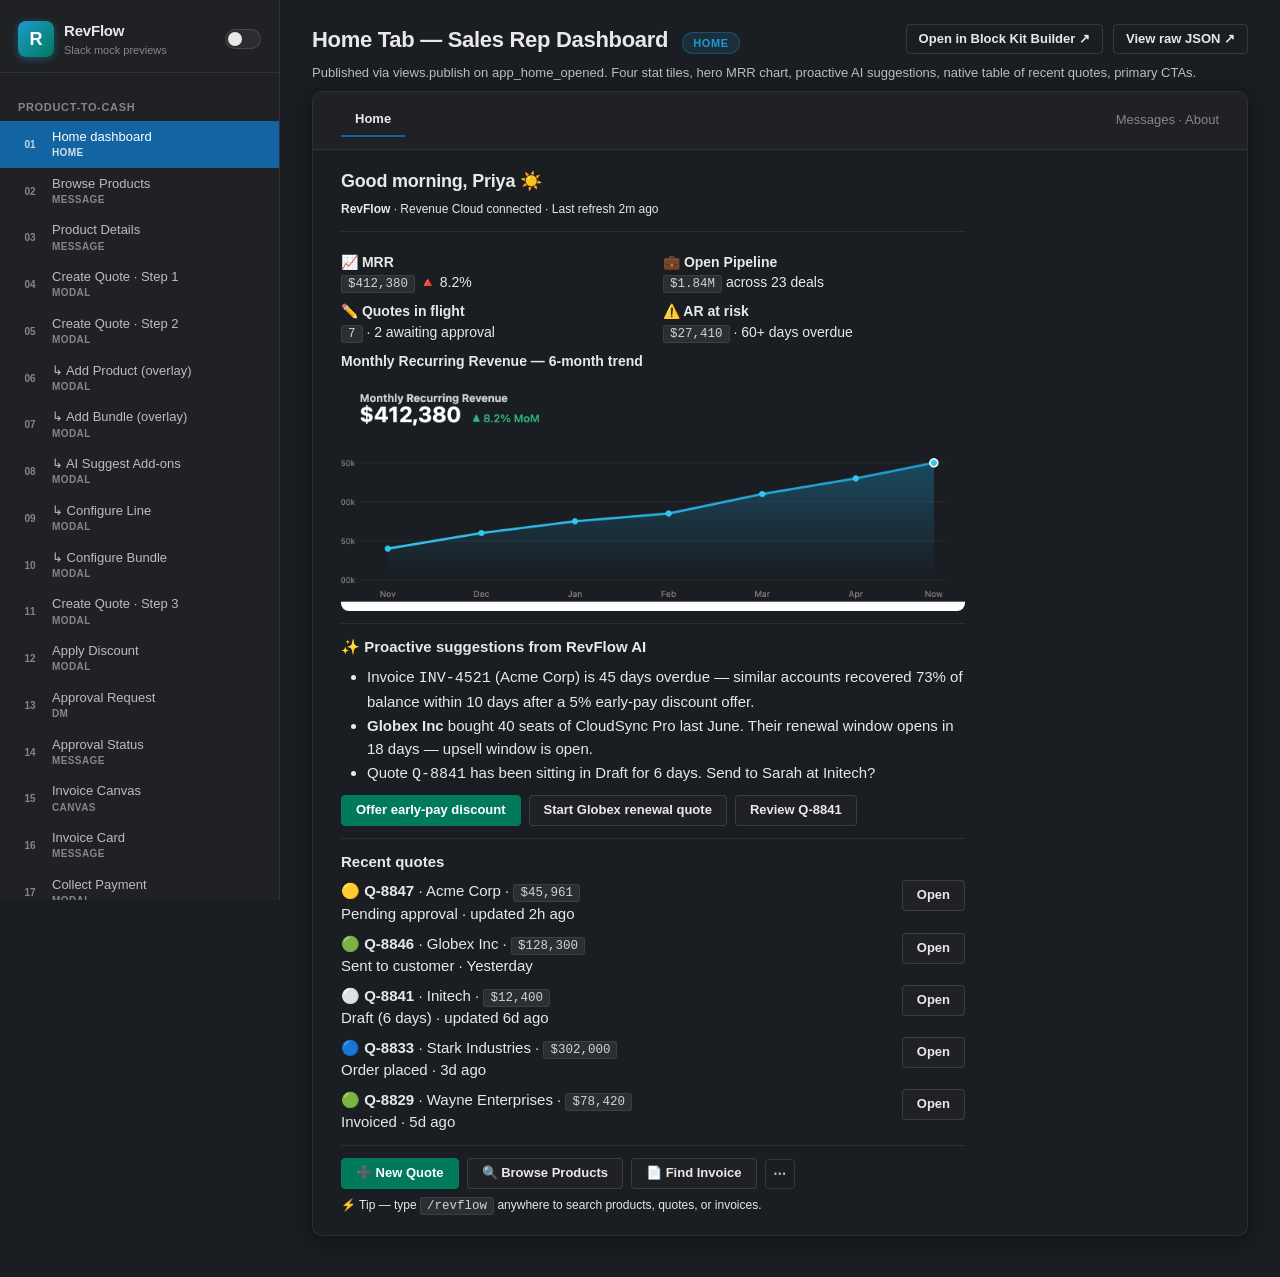
==== renderer/index.html @ 9d0901ad "Initial commit: RevFlow Slack design mocks + static viewer - 19 Block Kit JSON mocks covering the Pr" ====
<!DOCTYPE html>
<html lang="en" data-theme="dark">
<head>
  <meta charset="UTF-8">
  <meta name="viewport" content="width=device-width, initial-scale=1.0">
  <title>RevFlow · Slack Mock Previews</title>
  <link rel="stylesheet" href="renderer.css">
</head>
<body>
  <aside class="sidebar">
    <header class="sidebar-header">
      <div class="logo">
        <span class="logo-mark" aria-hidden="true">R</span>
        <div>
          <h1>RevFlow</h1>
          <p>Slack mock previews</p>
        </div>
      </div>
      <button id="theme-toggle" class="theme-toggle" aria-label="Toggle theme">
        <span class="theme-toggle-dot"></span>
      </button>
    </header>

    <div class="sidebar-section">
      <div class="sidebar-title">Product-to-Cash</div>
      <nav id="mock-nav" aria-label="Mocks"></nav>
    </div>

  </aside>

  <main class="stage">
    <div class="stage-bar">
      <div>
        <span id="stage-title" class="stage-title">—</span>
        <span id="stage-surface" class="stage-surface">—</span>
      </div>
      <div class="stage-actions">
        <a id="open-in-bkb" class="btn btn-ghost" target="_blank" rel="noopener">Open in Block Kit Builder ↗</a>
        <a id="view-json" class="btn btn-ghost" target="_blank" rel="noopener">View raw JSON ↗</a>
      </div>
    </div>
    <p id="stage-description" class="stage-description"></p>
    <div id="stage-endpoint" class="stage-endpoint"></div>

    <div id="viewport" class="viewport"></div>
  </main>

  <script src="renderer.js"></script>
</body>
</html>
---- renderer/renderer.css ----
:root[data-theme="dark"] {
  --bg: #1a1d21;
  --bg-2: #222529;
  --bg-3: #2c2d30;
  --surface: #1f2124;
  --surface-2: #262a2e;
  --message-bg: #1a1d21;
  --message-hover: #222529;
  --ink: #e8e8e8;
  --ink-2: #bcbcbc;
  --ink-3: #868686;
  --edge: rgba(255, 255, 255, 0.08);
  --edge-2: rgba(255, 255, 255, 0.12);
  --accent: #1264a3;
  --accent-2: #1d9bd1;
  --accent-fg: #ffffff;
  --link: #1d9bd1;
  --primary: #007a5a;
  --primary-hover: #148567;
  --danger: #e01e5a;
  --danger-hover: #c41b51;
  --warn: #ecb22e;
  --success: #2eb67d;
  --code-bg: #1e1f22;
  --code-fg: #e8e8e8;
  --code-inline-bg: rgba(255, 255, 255, 0.08);
  --code-inline-fg: #d1d2d3;
  --shadow: 0 4px 24px rgba(0, 0, 0, 0.4);
  --card-shadow: 0 1px 0 rgba(255,255,255,0.03), 0 2px 6px rgba(0,0,0,0.3);
}

:root[data-theme="light"] {
  --bg: #f4ede4;
  --bg-2: #ffffff;
  --bg-3: #f5f5f5;
  --surface: #ffffff;
  --surface-2: #f8f8f8;
  --message-bg: #ffffff;
  --message-hover: #f8f8f8;
  --ink: #1d1c1d;
  --ink-2: #5d5d5d;
  --ink-3: #868686;
  --edge: rgba(29, 28, 29, 0.08);
  --edge-2: rgba(29, 28, 29, 0.13);
  --accent: #1264a3;
  --accent-2: #1d9bd1;
  --accent-fg: #ffffff;
  --link: #1264a3;
  --primary: #007a5a;
  --primary-hover: #148567;
  --danger: #e01e5a;
  --danger-hover: #c41b51;
  --warn: #ecb22e;
  --success: #2eb67d;
  --code-bg: #f5f5f5;
  --code-fg: #1d1c1d;
  --code-inline-bg: rgba(29, 28, 29, 0.06);
  --code-inline-fg: #1d1c1d;
  --shadow: 0 4px 24px rgba(0, 0, 0, 0.06);
  --card-shadow: 0 1px 0 rgba(0,0,0,0.02), 0 2px 6px rgba(0,0,0,0.05);
}

* { box-sizing: border-box; }

html, body {
  margin: 0;
  padding: 0;
  height: 100%;
  font-family: -apple-system, BlinkMacSystemFont, "Segoe UI", Helvetica, Arial, sans-serif, "Apple Color Emoji", "Segoe UI Emoji";
  font-size: 15px;
  line-height: 1.46;
  color: var(--ink);
  background: var(--bg);
}

body {
  display: grid;
  grid-template-columns: 280px 1fr;
  min-height: 100vh;
}

/* ==================== Sidebar ==================== */

.sidebar {
  background: var(--surface);
  border-right: 1px solid var(--edge);
  display: flex;
  flex-direction: column;
  position: sticky;
  top: 0;
  height: 100vh;
  overflow-y: auto;
}

.sidebar-header {
  padding: 20px 18px 14px;
  display: flex;
  align-items: center;
  justify-content: space-between;
  border-bottom: 1px solid var(--edge);
}

.logo { display: flex; align-items: center; gap: 10px; }
.logo-mark {
  width: 36px; height: 36px; border-radius: 8px;
  background: linear-gradient(135deg, #1d9bd1, #007a5a);
  display: inline-grid; place-items: center;
  color: white; font-weight: 900; font-size: 18px;
  box-shadow: 0 2px 8px rgba(29, 155, 209, 0.4);
}
.logo h1 { margin: 0; font-size: 15px; font-weight: 800; letter-spacing: -0.2px; }
.logo p { margin: 0; font-size: 11px; color: var(--ink-3); }

.theme-toggle {
  width: 36px; height: 20px; border-radius: 999px;
  border: 1px solid var(--edge-2);
  background: var(--bg-3);
  position: relative; cursor: pointer;
  transition: background 0.15s;
  flex-shrink: 0;
}
.theme-toggle-dot {
  position: absolute; top: 2px; left: 2px;
  width: 14px; height: 14px; border-radius: 50%;
  background: var(--ink);
  transition: transform 0.15s;
}
:root[data-theme="light"] .theme-toggle-dot { transform: translateX(16px); }

.sidebar-section { padding: 10px 0 20px; flex: 1; }
.sidebar-title {
  padding: 16px 18px 6px;
  font-size: 11px; font-weight: 700;
  letter-spacing: 0.06em; text-transform: uppercase;
  color: var(--ink-3);
}

#mock-nav { display: flex; flex-direction: column; }
.nav-item {
  display: flex; align-items: center; gap: 10px;
  padding: 8px 18px;
  font-size: 13px; color: var(--ink-2);
  cursor: pointer;
  border: none; background: transparent; text-align: left;
  transition: background 0.1s;
}
.nav-item:hover { background: var(--bg-3); color: var(--ink); }
.nav-item.active {
  background: var(--accent); color: var(--accent-fg);
}
.nav-item.active .nav-surface { color: rgba(255,255,255,0.8); }
.nav-num {
  font-size: 10px; font-weight: 700;
  width: 24px; text-align: center;
  color: var(--ink-3); flex-shrink: 0;
}
.nav-item.active .nav-num { color: rgba(255,255,255,0.75); }
.nav-text { flex: 1; line-height: 1.25; }
.nav-surface {
  font-size: 10px; font-weight: 600;
  text-transform: uppercase; letter-spacing: 0.04em;
  color: var(--ink-3);
  margin-top: 2px;
}

.sidebar-footer {
  padding: 14px 18px;
  border-top: 1px solid var(--edge);
  display: flex; flex-direction: column; gap: 6px;
}
.sidebar-footer a {
  font-size: 12px; color: var(--ink-3);
  text-decoration: none;
}
.sidebar-footer a:hover { color: var(--link); }

/* ==================== Stage ==================== */

.stage {
  padding: 24px 32px 48px;
  max-width: 1100px;
  width: 100%;
}

.stage-bar {
  display: flex; align-items: flex-start; justify-content: space-between;
  gap: 20px; margin-bottom: 8px;
}

.stage-title { font-size: 22px; font-weight: 800; letter-spacing: -0.3px; }
.stage-surface {
  display: inline-block;
  margin-left: 10px;
  padding: 2px 10px;
  font-size: 11px; font-weight: 700; text-transform: uppercase; letter-spacing: 0.05em;
  border-radius: 999px;
  background: var(--bg-3); color: var(--ink-2);
  border: 1px solid var(--edge);
  vertical-align: middle;
}
.stage-surface[data-surface="home"] { background: rgba(29, 155, 209, 0.15); color: var(--accent-2); border-color: rgba(29, 155, 209, 0.3); }
.stage-surface[data-surface="modal"] { background: rgba(46, 182, 125, 0.15); color: var(--success); border-color: rgba(46, 182, 125, 0.3); }
.stage-surface[data-surface="message"] { background: rgba(236, 178, 46, 0.15); color: var(--warn); border-color: rgba(236, 178, 46, 0.3); }
.stage-surface[data-surface="dm"] { background: rgba(224, 30, 90, 0.15); color: var(--danger); border-color: rgba(224, 30, 90, 0.3); }
.stage-surface[data-surface="canvas"] { background: rgba(155, 105, 255, 0.15); color: #b48cff; border-color: rgba(155, 105, 255, 0.3); }
.stage-surface[data-surface="assistant"] { background: rgba(29, 155, 209, 0.15); color: var(--accent-2); border-color: rgba(29, 155, 209, 0.3); }

.stage-actions { display: flex; gap: 10px; flex-shrink: 0; }

.btn {
  padding: 6px 12px;
  font-size: 13px; font-weight: 600;
  border-radius: 4px; cursor: pointer;
  text-decoration: none;
  border: 1px solid var(--edge-2);
  background: var(--surface-2); color: var(--ink);
  line-height: 1.2;
  white-space: nowrap;
}
.btn:hover { background: var(--bg-3); }
.btn-ghost { background: transparent; }

.stage-description {
  color: var(--ink-2); font-size: 13px;
  max-width: 900px; margin: 4px 0 8px;
}
.stage-endpoint {
  font-family: "SFMono-Regular", Consolas, monospace;
  font-size: 11px; color: var(--ink-3);
  padding: 4px 10px;
  background: var(--code-bg); color: var(--code-fg);
  border-radius: 4px; display: inline-block;
  margin-bottom: 20px;
}
.stage-endpoint:empty { display: none; }

/* ==================== Viewport (the Slack-like canvas) ==================== */

.viewport {
  border-radius: 10px;
  overflow: hidden;
  box-shadow: var(--shadow);
}

/* Home surface — workspace frame */
.viewport[data-surface="home"] {
  background: var(--message-bg);
  border: 1px solid var(--edge);
}
.viewport[data-surface="home"] .slack-surface {
  padding: 20px 28px;
  max-width: 680px;
}
.viewport[data-surface="home"] .surface-header {
  display: flex; align-items: center; gap: 10px;
  padding: 12px 28px;
  border-bottom: 1px solid var(--edge);
  background: var(--surface);
}
.viewport[data-surface="home"] .surface-header-tab {
  padding: 6px 14px; font-size: 13px; font-weight: 700;
  border-bottom: 2px solid var(--accent);
  color: var(--ink);
}

/* Modal surface — centered dialog */
.viewport[data-surface="modal"] {
  background: rgba(0,0,0,0.25);
  padding: 40px 20px;
  display: flex;
  justify-content: center;
}
.viewport[data-surface="modal"] .slack-surface {
  background: var(--surface);
  border-radius: 8px;
  width: 100%; max-width: 600px;
  box-shadow: 0 20px 48px rgba(0,0,0,0.5);
  overflow: hidden;
}
.viewport[data-surface="modal"] .modal-title {
  padding: 16px 24px;
  font-size: 18px; font-weight: 800;
  border-bottom: 1px solid var(--edge);
  display: flex; justify-content: space-between; align-items: center;
}
.viewport[data-surface="modal"] .modal-close {
  color: var(--ink-3); font-size: 20px; cursor: pointer;
  background: transparent; border: none; padding: 0;
}
.viewport[data-surface="modal"] .modal-body {
  padding: 14px 24px 8px;
  max-height: 70vh; overflow-y: auto;
}
.viewport[data-surface="modal"] .modal-footer {
  padding: 14px 24px;
  border-top: 1px solid var(--edge);
  display: flex; justify-content: flex-end; gap: 10px;
  background: var(--surface);
}

/* Message / DM surface — channel frame */
.viewport[data-surface="message"],
.viewport[data-surface="dm"] {
  background: var(--message-bg);
  border: 1px solid var(--edge);
}
.viewport[data-surface="message"] .surface-header,
.viewport[data-surface="dm"] .surface-header {
  display: flex; align-items: center; gap: 10px;
  padding: 12px 20px;
  border-bottom: 1px solid var(--edge);
  font-size: 14px;
}
.surface-hash { color: var(--ink-3); }
.surface-channel { font-weight: 800; }
.viewport[data-surface="message"] .slack-surface,
.viewport[data-surface="dm"] .slack-surface {
  padding: 16px 20px 20px;
}
.viewport[data-surface="message"] .slack-message,
.viewport[data-surface="dm"] .slack-message {
  position: relative;
  padding: 10px 12px 10px 60px;
  border-radius: 4px;
  background: var(--message-bg);
}
.viewport[data-surface="message"] .message-avatar,
.viewport[data-surface="dm"] .message-avatar {
  position: absolute; left: 12px; top: 10px;
  width: 36px; height: 36px; border-radius: 6px;
  background: linear-gradient(135deg, #1d9bd1, #007a5a);
  display: grid; place-items: center;
  color: white; font-weight: 800; font-size: 15px;
}
.viewport[data-surface="message"] .message-meta,
.viewport[data-surface="dm"] .message-meta {
  display: flex; align-items: baseline; gap: 8px;
  margin-bottom: 4px;
}
.message-author { font-weight: 800; color: var(--ink); }
.message-time { font-size: 12px; color: var(--ink-3); }
.app-badge {
  display: inline-block;
  padding: 1px 5px;
  font-size: 10px; font-weight: 700;
  background: var(--bg-3); color: var(--ink-3);
  border-radius: 3px;
  border: 1px solid var(--edge-2);
  text-transform: uppercase; letter-spacing: 0.04em;
}

/* Canvas surface — long doc */
.viewport[data-surface="canvas"] {
  background: var(--message-bg);
  border: 1px solid var(--edge);
}
.viewport[data-surface="canvas"] .surface-header {
  padding: 14px 32px;
  border-bottom: 1px solid var(--edge);
  background: linear-gradient(90deg, rgba(180, 140, 255, 0.08), transparent);
  font-size: 14px; color: var(--ink-2);
}
.viewport[data-surface="canvas"] .slack-surface {
  padding: 32px 40px 40px;
  max-width: 800px;
  margin: 0 auto;
}

/* Assistant surface — side panel */
.viewport[data-surface="assistant"] {
  background: var(--message-bg);
  border: 1px solid var(--edge);
  max-width: 520px;
}
.viewport[data-surface="assistant"] .surface-header {
  padding: 12px 20px;
  border-bottom: 1px solid var(--edge);
  display: flex; align-items: center; justify-content: space-between;
}
.viewport[data-surface="assistant"] .surface-header-title {
  font-weight: 800; font-size: 14px;
  display: flex; align-items: center; gap: 8px;
}
.viewport[data-surface="assistant"] .slack-surface {
  padding: 16px 20px;
}

/* ==================== Block Kit blocks ==================== */

.bk-block { margin: 8px 0; }
.bk-block:first-child { margin-top: 0; }
.bk-block:last-child { margin-bottom: 0; }

/* Header */
.bk-header {
  font-size: 18px; font-weight: 800;
  color: var(--ink);
  letter-spacing: -0.2px;
  line-height: 1.3;
  margin: 16px 0 8px;
}
.bk-block:first-child .bk-header { margin-top: 0; }

/* Divider */
.bk-divider {
  height: 1px; background: var(--edge);
  margin: 12px 0;
}

/* Context */
.bk-context {
  display: flex; align-items: center; gap: 8px;
  font-size: 12px; color: var(--ink-3);
  flex-wrap: wrap;
}
.bk-context img,
.bk-context .context-avatar {
  width: 20px; height: 20px; border-radius: 3px;
  object-fit: cover;
  background: linear-gradient(135deg, #1d9bd1, #007a5a);
  display: inline-grid; place-items: center;
  color: white; font-weight: 700; font-size: 10px;
  flex-shrink: 0;
}
.bk-context .bk-text { display: inline; }

/* Section */
.bk-section {
  display: flex; gap: 16px; align-items: flex-start;
}
.bk-section-body { flex: 1; min-width: 0; }
.bk-section-accessory { flex-shrink: 0; }
.bk-section-accessory .bk-image {
  width: 72px; height: 72px; border-radius: 6px;
  overflow: hidden;
}
.bk-section-accessory .bk-image img { width: 100%; height: 100%; object-fit: cover; }

.bk-fields {
  display: grid;
  grid-template-columns: repeat(2, minmax(0, 1fr));
  gap: 8px 20px;
  margin-top: 8px;
}
.bk-fields .bk-field { font-size: 14px; line-height: 1.45; }

/* Image */
.bk-image-block {
  margin-top: 6px;
}
.bk-image-block .bk-image-title {
  font-weight: 700; font-size: 14px; margin-bottom: 6px;
  color: var(--ink);
}
.bk-image-block img,
.bk-image-block object {
  max-width: 100%;
  border-radius: 8px;
  display: block;
  background: #1a1d21;
}

/* Rich text */
.bk-richtext { line-height: 1.5; }
.bk-richtext ul, .bk-richtext ol {
  margin: 6px 0; padding-left: 26px;
}
.bk-richtext li { margin: 2px 0; }
.bk-richtext-preformatted {
  background: var(--code-bg); color: var(--code-fg);
  padding: 10px 12px; border-radius: 6px;
  font-family: "SFMono-Regular", Consolas, monospace;
  font-size: 12px;
  white-space: pre-wrap;
  margin: 6px 0;
}
.bk-richtext-quote {
  border-left: 3px solid var(--edge-2);
  padding: 0 12px;
  color: var(--ink-2);
  margin: 6px 0;
}

/* Markdown block */
.bk-markdown { line-height: 1.6; }
.bk-markdown h1, .bk-markdown h2, .bk-markdown h3 {
  font-weight: 800; margin: 14px 0 6px;
  letter-spacing: -0.2px;
}
.bk-markdown h1 { font-size: 20px; }
.bk-markdown h2 { font-size: 17px; }
.bk-markdown h3 { font-size: 15px; }
.bk-markdown p { margin: 6px 0; }
.bk-markdown ul, .bk-markdown ol { margin: 6px 0; padding-left: 22px; }
.bk-markdown hr { border: none; height: 1px; background: var(--edge); margin: 14px 0; }
.bk-markdown code {
  background: var(--code-inline-bg); color: var(--code-inline-fg);
  padding: 1px 6px; border-radius: 3px;
  font-family: "SFMono-Regular", Consolas, monospace;
  font-size: 12.5px;
  border: 1px solid var(--edge);
}
.bk-markdown pre {
  background: var(--code-bg); color: var(--code-fg);
  padding: 12px; border-radius: 6px;
  overflow-x: auto;
}

/* Table */
.bk-table-wrap { overflow-x: auto; }
.bk-table {
  width: 100%; border-collapse: collapse;
  font-size: 13px;
  background: var(--surface);
  border: 1px solid var(--edge);
  border-radius: 6px;
  overflow: hidden;
}
.bk-table th, .bk-table td {
  padding: 8px 12px;
  text-align: left; vertical-align: top;
  border-bottom: 1px solid var(--edge);
}
.bk-table th {
  background: var(--surface-2);
  font-weight: 700; font-size: 11px;
  text-transform: uppercase; letter-spacing: 0.04em;
  color: var(--ink-3);
}
.bk-table tr:last-child td { border-bottom: none; }
.bk-table tr:hover td { background: var(--message-hover); }

/* Actions */
.bk-actions {
  display: flex; gap: 8px; flex-wrap: wrap;
  align-items: center;
}
.bk-button {
  padding: 7px 14px;
  font-size: 13px; font-weight: 700;
  border-radius: 4px; cursor: pointer;
  border: 1px solid var(--edge-2);
  background: var(--surface);
  color: var(--ink);
  text-decoration: none;
  display: inline-flex; align-items: center; gap: 6px;
  transition: background 0.1s;
  font-family: inherit;
  line-height: 1.15;
}
.bk-button:hover { background: var(--bg-3); }
.bk-button.primary {
  background: var(--primary); color: white;
  border-color: var(--primary);
}
.bk-button.primary:hover { background: var(--primary-hover); border-color: var(--primary-hover); }
.bk-button.danger {
  background: transparent; color: var(--danger);
  border-color: rgba(224, 30, 90, 0.4);
}
.bk-button.danger:hover { background: rgba(224, 30, 90, 0.1); }

.bk-select,
.bk-datepicker,
.bk-number-input,
.bk-text-input {
  padding: 7px 10px;
  font-size: 13px;
  border-radius: 4px;
  border: 1px solid var(--edge-2);
  background: var(--surface);
  color: var(--ink);
  font-family: inherit;
  line-height: 1.2;
}
.bk-select { padding-right: 26px; cursor: pointer; }
.bk-text-input-multiline { min-height: 60px; resize: vertical; width: 100%; }
.bk-number-input { width: 120px; }

.bk-overflow {
  width: 30px; height: 30px;
  border-radius: 4px;
  border: 1px solid var(--edge-2);
  background: transparent;
  color: var(--ink-2);
  cursor: pointer;
  font-weight: 900;
  line-height: 1;
}
.bk-overflow:hover { background: var(--bg-3); color: var(--ink); }

/* Input block */
.bk-input {
  margin: 10px 0 14px;
}
.bk-input-label {
  font-weight: 700; font-size: 14px;
  color: var(--ink);
  margin-bottom: 5px;
  display: flex; align-items: center; gap: 6px;
}
.bk-input-optional {
  font-size: 11px; font-weight: 500; color: var(--ink-3);
}
.bk-input-hint {
  font-size: 12px; color: var(--ink-3);
  margin-top: 4px;
}
.bk-input .bk-select,
.bk-input .bk-text-input,
.bk-input .bk-datepicker,
.bk-input .bk-number-input {
  width: 100%;
}

/* Checkboxes / radios */
.bk-choice-list { display: flex; flex-direction: column; gap: 8px; }
.bk-choice {
  display: flex; gap: 10px; align-items: flex-start;
  padding: 8px 10px; border-radius: 6px;
  cursor: pointer;
  border: 1px solid transparent;
}
.bk-choice:hover { background: var(--bg-3); }
.bk-choice.selected {
  background: rgba(29, 155, 209, 0.08);
  border-color: rgba(29, 155, 209, 0.3);
}
.bk-choice-mark {
  flex-shrink: 0; margin-top: 2px;
  width: 16px; height: 16px;
  border: 2px solid var(--edge-2);
  background: var(--surface);
}
.bk-choice.radio .bk-choice-mark { border-radius: 50%; }
.bk-choice.checkbox .bk-choice-mark { border-radius: 3px; }
.bk-choice.selected .bk-choice-mark {
  border-color: var(--accent-2);
  background: var(--accent-2);
  position: relative;
}
.bk-choice.selected.radio .bk-choice-mark::after {
  content: ""; position: absolute;
  top: 2px; left: 2px; width: 8px; height: 8px;
  background: white; border-radius: 50%;
}
.bk-choice.selected.checkbox .bk-choice-mark::after {
  content: "✓"; position: absolute;
  top: -2px; left: 1px;
  color: white; font-weight: 900; font-size: 13px;
  line-height: 1;
}
.bk-choice-body { flex: 1; }
.bk-choice-text { font-size: 14px; color: var(--ink); line-height: 1.3; }
.bk-choice-description {
  font-size: 12px; color: var(--ink-3);
  margin-top: 2px; line-height: 1.35;
}

/* Plan + task_card */
.bk-plan {
  border: 1px solid var(--edge);
  border-radius: 8px;
  overflow: hidden;
  background: var(--surface-2);
}
.bk-plan-title {
  padding: 10px 14px;
  font-weight: 700; font-size: 13px;
  color: var(--ink-2);
  background: var(--surface-1);
  border-bottom: 1px solid var(--edge);
  display: flex; align-items: center; gap: 8px;
}
.bk-plan-title::before {
  content: "";
  width: 8px; height: 8px; border-radius: 50%;
  background: var(--success);
}
.bk-taskcard {
  display: flex; align-items: flex-start; gap: 12px;
  padding: 10px 14px;
  border-bottom: 1px solid var(--edge);
}
.bk-taskcard:last-child { border-bottom: none; }
.bk-taskcard-status {
  flex-shrink: 0; margin-top: 3px;
  width: 16px; height: 16px; border-radius: 50%;
  display: grid; place-items: center;
  font-size: 11px; font-weight: 900;
  line-height: 1;
}
.bk-taskcard-status.complete { background: var(--success); color: white; }
.bk-taskcard-status.complete::after { content: "✓"; }
.bk-taskcard-status.in_progress {
  background: transparent;
  border: 2px solid var(--accent-2);
  animation: spin 1s linear infinite;
  border-right-color: transparent;
}
@keyframes spin { to { transform: rotate(360deg); } }
.bk-taskcard-status.pending {
  background: transparent;
  border: 2px solid var(--edge-2);
}
.bk-taskcard-body { flex: 1; }
.bk-taskcard-title { font-weight: 700; font-size: 13.5px; color: var(--ink); }
.bk-taskcard-desc {
  font-size: 12px; color: var(--ink-3);
  margin-top: 2px; line-height: 1.4;
}

/* mrkdwn inline formatting */
.bk-text { color: var(--ink); }
.bk-text a { color: var(--link); text-decoration: none; }
.bk-text a:hover { text-decoration: underline; }
.bk-text code {
  background: var(--code-inline-bg); color: var(--code-inline-fg);
  padding: 1px 6px; border-radius: 3px;
  font-family: "SFMono-Regular", Consolas, monospace;
  font-size: 12.5px;
  border: 1px solid var(--edge);
}
.bk-text strong { font-weight: 800; }
.bk-text em { font-style: italic; }
.bk-text del { text-decoration: line-through; color: var(--ink-3); }
.bk-text .mention { color: var(--link); font-weight: 700; }

/* Emoji via shortcodes */
.emoji { font-size: 1em; }

/* Responsive */
@media (max-width: 900px) {
  body { grid-template-columns: 1fr; }
  .sidebar { position: static; height: auto; }
  .stage { padding: 20px; }
  .viewport[data-surface="modal"] { padding: 20px 0; }
}
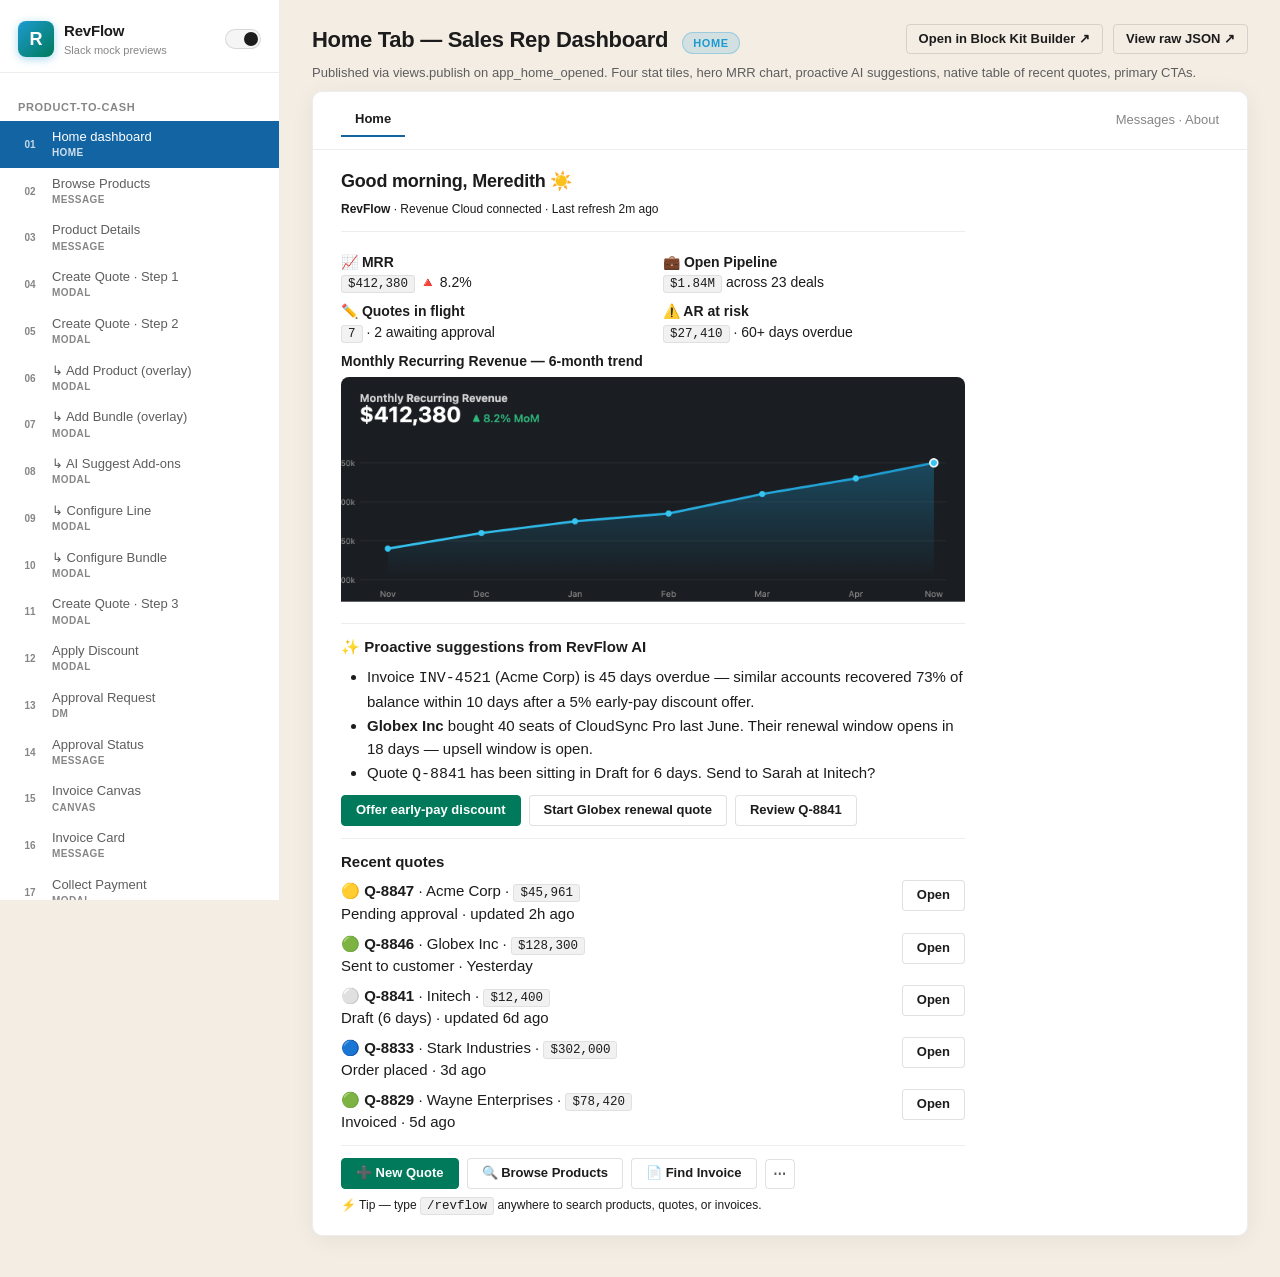
==== commit 50938021: "Rename Priya to Meredith Schmidt; default viewer to light mode - Updated home tab greeting, approval" ====
--- a/renderer/index.html
+++ b/renderer/index.html
@@ -1,5 +1,5 @@
 <!DOCTYPE html>
-<html lang="en" data-theme="dark">
+<html lang="en" data-theme="light">
 <head>
   <meta charset="UTF-8">
   <meta name="viewport" content="width=device-width, initial-scale=1.0">
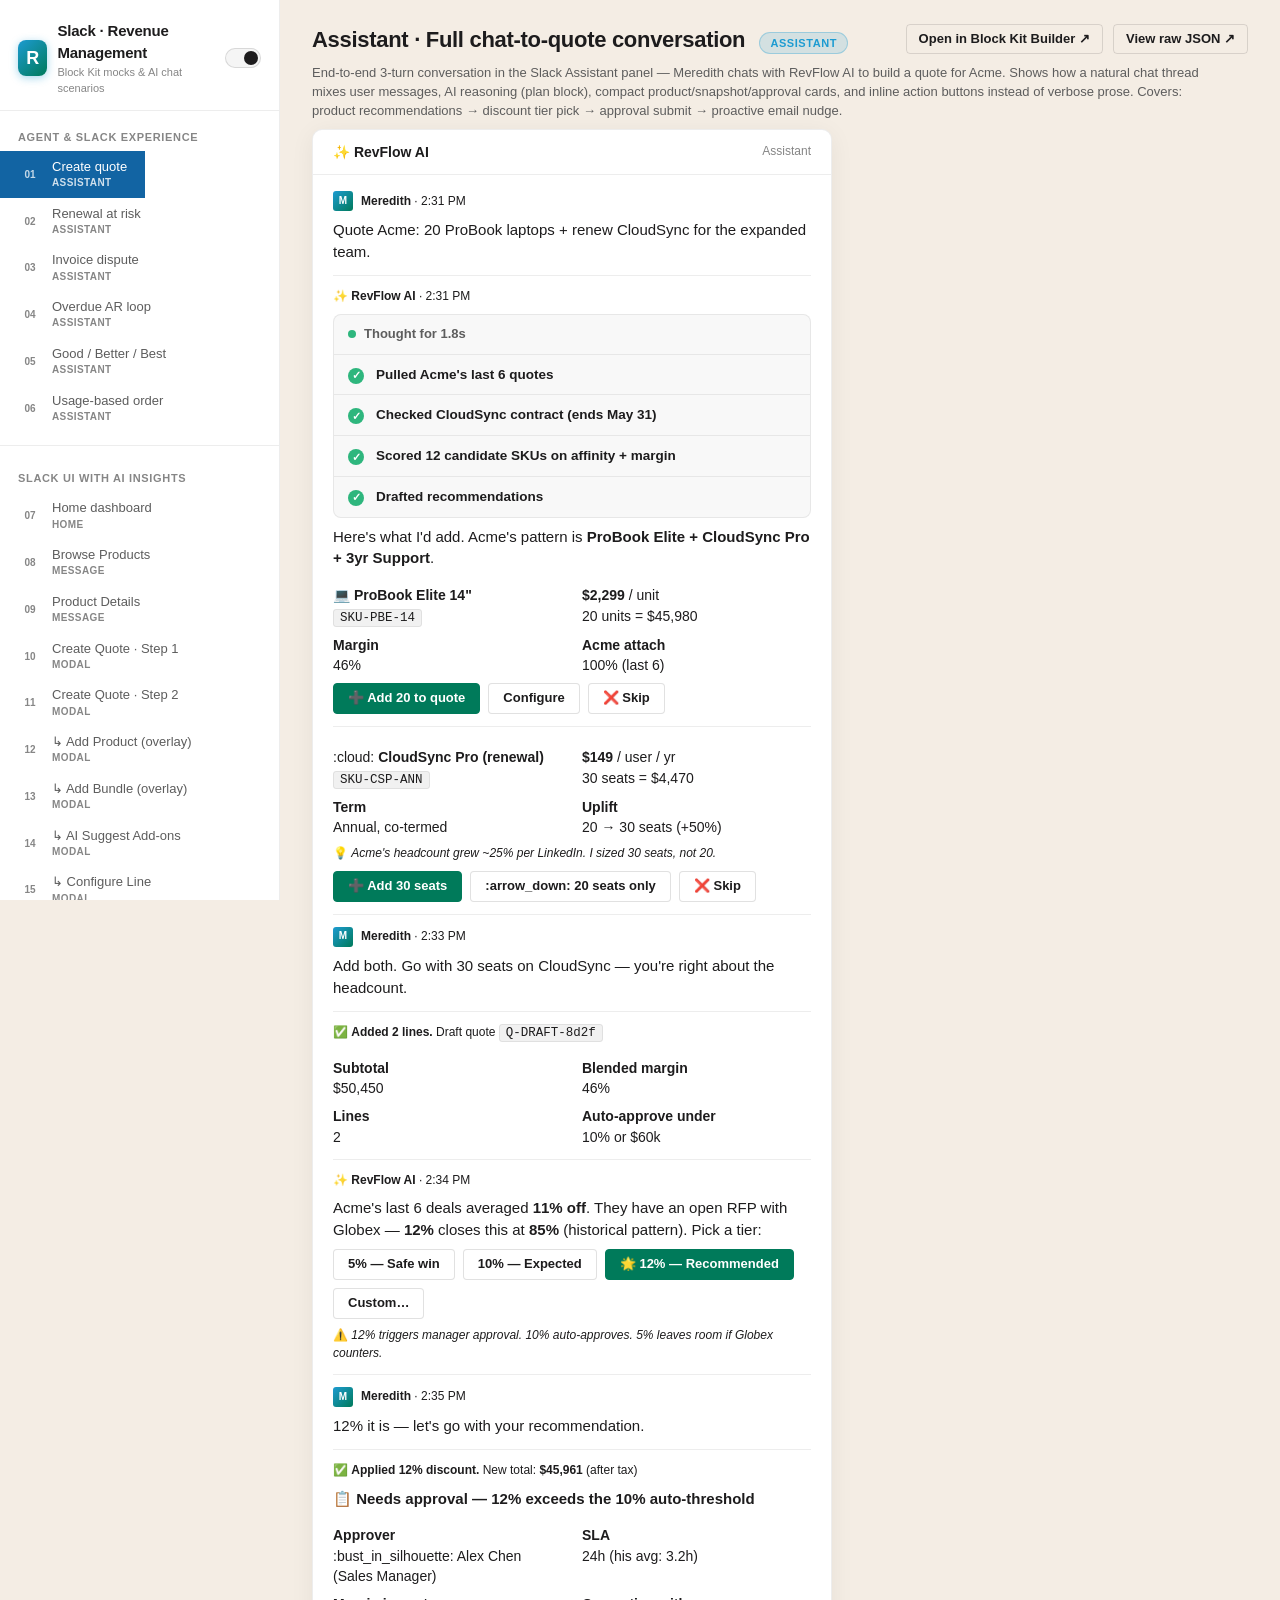
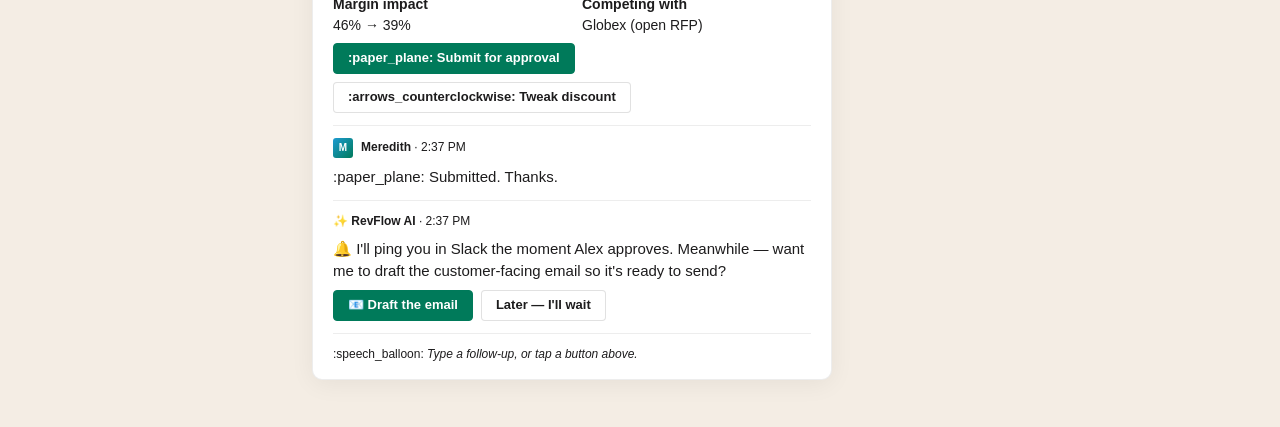
==== commit 4f33d547: "Merge 3-part quote chat + add 5 new full-chat assistant scenarios - Collapse 11a/b/c (products/disco" ====
--- a/renderer/index.html
+++ b/renderer/index.html
@@ -12,8 +12,8 @@
       <div class="logo">
         <span class="logo-mark" aria-hidden="true">R</span>
         <div>
-          <h1>RevFlow</h1>
-          <p>Slack mock previews</p>
+          <h1>Slack · Revenue Management</h1>
+          <p>Block Kit mocks &amp; AI chat scenarios</p>
         </div>
       </div>
       <button id="theme-toggle" class="theme-toggle" aria-label="Toggle theme">
@@ -21,10 +21,7 @@
       </button>
     </header>
 
-    <div class="sidebar-section">
-      <div class="sidebar-title">Product-to-Cash</div>
-      <nav id="mock-nav" aria-label="Mocks"></nav>
-    </div>
+    <nav id="mock-nav" aria-label="Mocks"></nav>
 
   </aside>
 
@@ -40,7 +37,6 @@
       </div>
     </div>
     <p id="stage-description" class="stage-description"></p>
-    <div id="stage-endpoint" class="stage-endpoint"></div>
 
     <div id="viewport" class="viewport"></div>
   </main>
--- a/renderer/renderer.css
+++ b/renderer/renderer.css
@@ -127,9 +127,10 @@
 }
 :root[data-theme="light"] .theme-toggle-dot { transform: translateX(16px); }
 
-.sidebar-section { padding: 10px 0 20px; flex: 1; }
+.sidebar-section { padding: 4px 0 14px; }
+.sidebar-section + .sidebar-section { border-top: 1px solid var(--edge); padding-top: 10px; }
 .sidebar-title {
-  padding: 16px 18px 6px;
+  padding: 14px 18px 6px;
   font-size: 11px; font-weight: 700;
   letter-spacing: 0.06em; text-transform: uppercase;
   color: var(--ink-3);
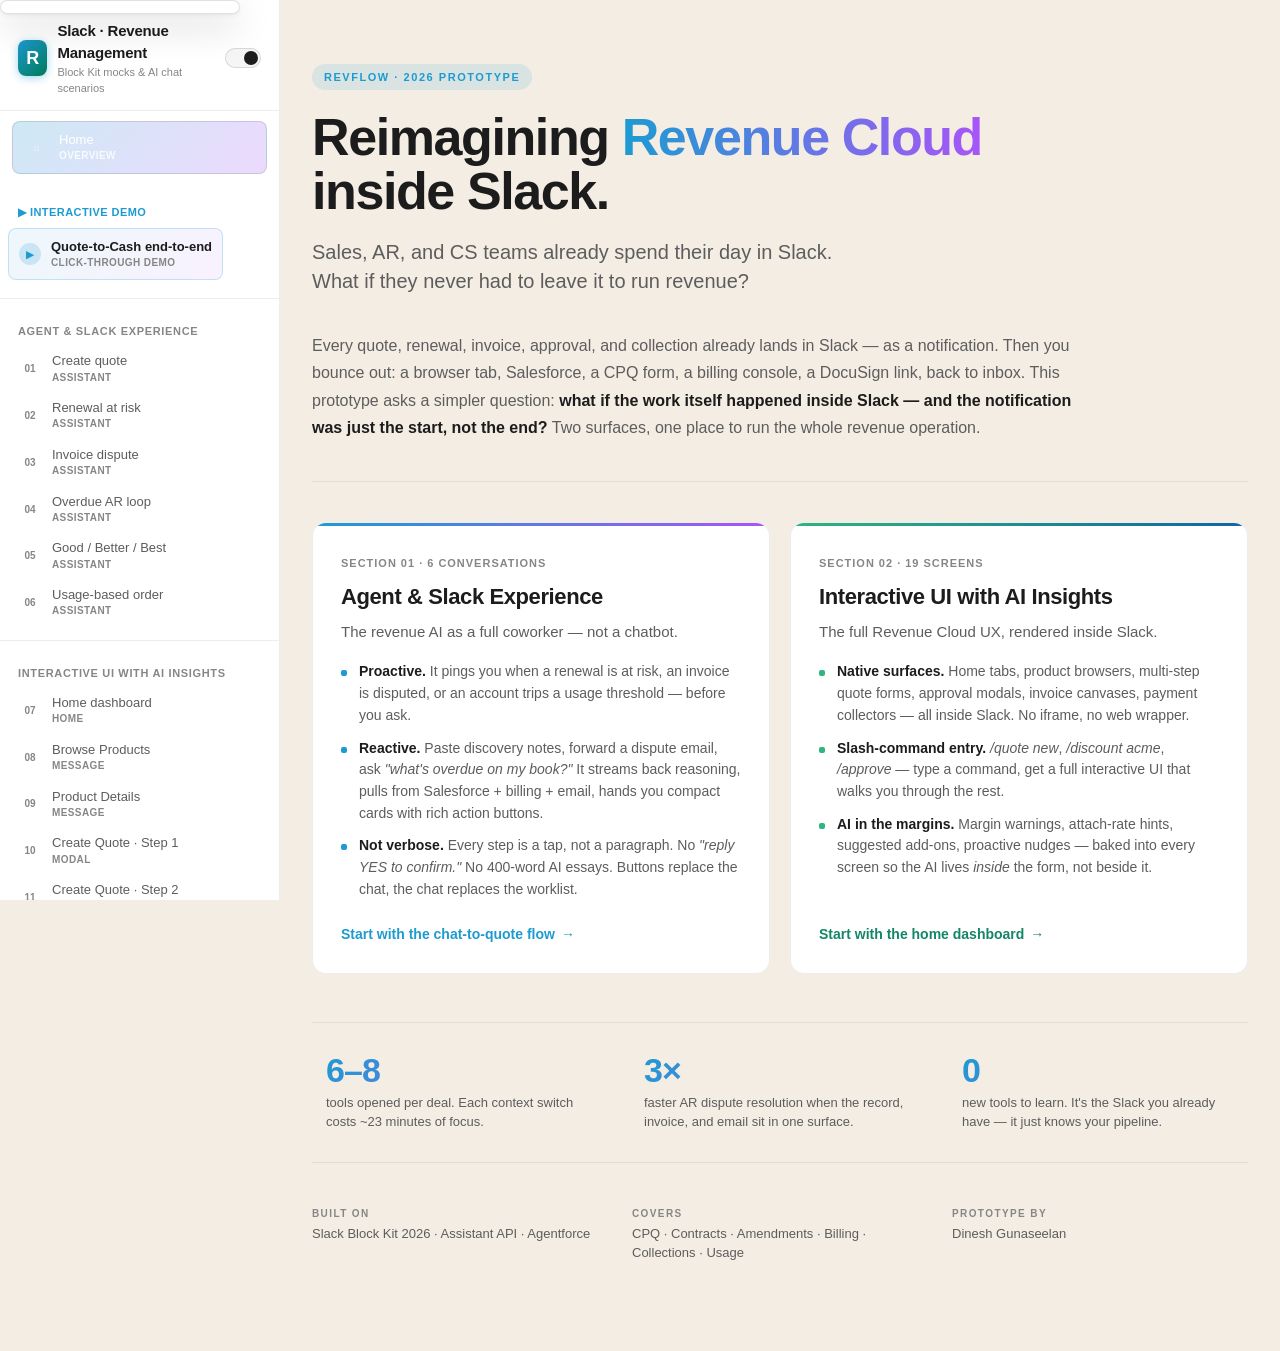
==== commit d4d97294: "Add flow-mode scaffolding (markup + styles) HTML/CSS scaffolding for an upcoming interactive flow-mo" ====
--- a/renderer/index.html
+++ b/renderer/index.html
@@ -31,15 +31,32 @@
         <span id="stage-title" class="stage-title">—</span>
         <span id="stage-surface" class="stage-surface">—</span>
       </div>
-      <div class="stage-actions">
+      <div id="stage-actions" class="stage-actions">
         <a id="open-in-bkb" class="btn btn-ghost" target="_blank" rel="noopener">Open in Block Kit Builder ↗</a>
         <a id="view-json" class="btn btn-ghost" target="_blank" rel="noopener">View raw JSON ↗</a>
+      </div>
+      <div id="flow-actions" class="stage-actions" hidden>
+        <button id="flow-prev" class="btn btn-ghost" type="button">◀ Prev</button>
+        <button id="flow-next" class="btn btn-ghost" type="button">Next ▶</button>
+        <button id="flow-restart" class="btn btn-ghost" type="button">↻ Restart</button>
+        <button id="flow-exit" class="btn" type="button">Exit demo</button>
       </div>
     </div>
     <p id="stage-description" class="stage-description"></p>
 
+    <div id="flow-bar" class="flow-bar" hidden>
+      <div class="flow-stepper" id="flow-stepper"></div>
+      <div class="flow-hint" id="flow-hint">
+        <span class="flow-hint-dot"></span>
+        <span class="flow-hint-text">Click any button inside the mock to advance. Non-navigating actions fire a toast below.</span>
+      </div>
+    </div>
+
     <div id="viewport" class="viewport"></div>
   </main>
+
+  <div id="toast-container" class="toast-container" aria-live="polite"></div>
+  <div id="overflow-popover" class="overflow-popover" hidden></div>
 
   <script src="renderer.js"></script>
 </body>
--- a/renderer/renderer.css
+++ b/renderer/renderer.css
@@ -244,6 +244,172 @@
 }
 
 /* Home surface — workspace frame */
+/* ==================== Landing / home page ==================== */
+.viewport[data-surface="landing"] {
+  background: transparent;
+  border: none;
+  box-shadow: none;
+  overflow: visible;
+  border-radius: 0;
+}
+
+.home { max-width: 980px; margin: 0 auto; }
+
+.home-hero { padding: 40px 0 36px; }
+.home-eyebrow {
+  display: inline-block;
+  font-size: 11px; font-weight: 700;
+  letter-spacing: 0.14em; text-transform: uppercase;
+  color: var(--accent-2);
+  padding: 5px 12px; border-radius: 999px;
+  background: rgba(29, 155, 209, 0.12);
+  margin-bottom: 20px;
+}
+.home-title {
+  margin: 0 0 20px; font-weight: 900;
+  font-size: 52px; line-height: 1.04;
+  letter-spacing: -1.4px; color: var(--ink);
+}
+.home-title-accent {
+  background: linear-gradient(90deg, #1d9bd1 0%, #a855f7 100%);
+  -webkit-background-clip: text; background-clip: text;
+  -webkit-text-fill-color: transparent; color: transparent;
+}
+.home-lede {
+  margin: 0; font-size: 20px; line-height: 1.45;
+  color: var(--ink-2); max-width: 680px;
+}
+
+.home-vision {
+  padding: 0 0 40px;
+  border-bottom: 1px solid var(--edge);
+  margin-bottom: 40px;
+}
+.home-vision p {
+  margin: 0; font-size: 16px; line-height: 1.7;
+  color: var(--ink-2); max-width: 780px;
+}
+.home-vision strong { color: var(--ink); font-weight: 700; }
+
+.home-cards {
+  display: grid; grid-template-columns: repeat(2, 1fr);
+  gap: 20px; margin-bottom: 48px;
+}
+.home-card {
+  display: flex; flex-direction: column; gap: 18px;
+  padding: 28px; border-radius: 14px;
+  background: var(--surface);
+  border: 1px solid var(--edge);
+  color: var(--ink); text-decoration: none;
+  transition: transform 120ms ease, box-shadow 160ms ease, border-color 160ms ease;
+  position: relative; overflow: hidden;
+}
+.home-card::before {
+  content: ""; position: absolute;
+  top: 0; left: 0; right: 0; height: 3px;
+  background: linear-gradient(90deg, #1d9bd1, #a855f7);
+}
+.home-card-ui::before {
+  background: linear-gradient(90deg, #2eb67d, #1264a3);
+}
+.home-card:hover {
+  transform: translateY(-2px);
+  box-shadow: 0 10px 32px rgba(0,0,0,0.08);
+  border-color: var(--edge-2);
+}
+.home-card-tag {
+  display: inline-block; font-size: 11px; font-weight: 700;
+  letter-spacing: 0.09em; text-transform: uppercase;
+  color: var(--ink-3);
+}
+.home-card h2 {
+  margin: 8px 0 8px; font-size: 22px;
+  font-weight: 800; letter-spacing: -0.4px;
+}
+.home-card-lede {
+  margin: 0; font-size: 15px; line-height: 1.5;
+  color: var(--ink-2);
+}
+.home-card-bullets {
+  list-style: none; padding: 0; margin: 0;
+  display: flex; flex-direction: column; gap: 11px;
+}
+.home-card-bullets li {
+  font-size: 14px; line-height: 1.55;
+  color: var(--ink-2);
+  padding-left: 18px; position: relative;
+}
+.home-card-bullets li::before {
+  content: ""; position: absolute;
+  left: 0; top: 9px;
+  width: 6px; height: 6px; border-radius: 2px;
+  background: var(--accent-2);
+}
+.home-card-ui .home-card-bullets li::before { background: var(--success); }
+.home-card-bullets strong { color: var(--ink); font-weight: 700; }
+.home-card-bullets em { font-style: italic; }
+.home-card-cta {
+  margin-top: auto; padding-top: 6px;
+  font-size: 14px; font-weight: 700;
+  color: var(--accent-2);
+  display: flex; align-items: center; gap: 6px;
+}
+.home-card-ui .home-card-cta { color: var(--primary-hover); }
+.home-card-cta .arrow { transition: transform 140ms ease; }
+.home-card:hover .home-card-cta .arrow { transform: translateX(4px); }
+
+.home-stats {
+  display: grid; grid-template-columns: repeat(3, 1fr);
+  gap: 18px; padding: 24px 0; margin-bottom: 36px;
+  border-top: 1px solid var(--edge);
+  border-bottom: 1px solid var(--edge);
+}
+.home-stat { padding: 6px 14px; }
+.home-stat-num {
+  font-size: 34px; font-weight: 900;
+  letter-spacing: -0.9px;
+  background: linear-gradient(135deg, #1d9bd1, #a855f7);
+  -webkit-background-clip: text; background-clip: text;
+  -webkit-text-fill-color: transparent; color: transparent;
+  line-height: 1;
+}
+.home-stat-label {
+  margin-top: 6px; font-size: 13px; line-height: 1.5;
+  color: var(--ink-2);
+}
+
+.home-footer { padding: 8px 0 40px; color: var(--ink-3); font-size: 13px; }
+.home-footer-row {
+  display: grid; grid-template-columns: repeat(3, 1fr);
+  gap: 24px;
+}
+.home-footer-label {
+  font-size: 10px; font-weight: 700;
+  letter-spacing: 0.14em; text-transform: uppercase;
+  color: var(--ink-3); margin-bottom: 4px;
+}
+.home-footer-row > div > div:last-child { color: var(--ink-2); }
+
+/* Home nav item in sidebar */
+.nav-home {
+  margin: 10px 12px 6px;
+  padding: 10px 12px !important;
+  border-radius: 8px;
+  background: linear-gradient(135deg, rgba(29,155,209,0.10), rgba(168,85,247,0.10));
+  border: 1px solid var(--edge);
+}
+.nav-home.active {
+  background: linear-gradient(135deg, rgba(29,155,209,0.22), rgba(168,85,247,0.22));
+  border-color: var(--edge-2);
+}
+
+@media (max-width: 880px) {
+  .home-cards, .home-stats, .home-footer-row { grid-template-columns: 1fr; }
+  .home-title { font-size: 38px; }
+  .home-lede { font-size: 17px; }
+}
+
+/* Legacy home-tab Slack surface (keep as-is) */
 .viewport[data-surface="home"] {
   background: var(--message-bg);
   border: 1px solid var(--edge);
@@ -737,3 +903,245 @@
   .stage { padding: 20px; }
   .viewport[data-surface="modal"] { padding: 20px 0; }
 }
+
+/* ==================== Interactive flow mode ==================== */
+
+.sidebar-section--flow { padding-top: 10px; }
+.sidebar-section--flow .sidebar-title {
+  color: var(--accent-2);
+  font-weight: 800;
+  letter-spacing: 0.04em;
+}
+.nav-item--flow {
+  margin: 2px 8px 4px;
+  padding: 10px 10px;
+  border-radius: 8px;
+  background: linear-gradient(135deg, rgba(29, 155, 209, 0.08), rgba(168, 85, 247, 0.08));
+  border: 1px solid rgba(29, 155, 209, 0.22);
+  color: var(--ink);
+  font-weight: 600;
+  transition: transform 0.12s, background 0.12s, border-color 0.12s;
+}
+.nav-item--flow:hover {
+  background: linear-gradient(135deg, rgba(29, 155, 209, 0.16), rgba(168, 85, 247, 0.16));
+  border-color: rgba(29, 155, 209, 0.45);
+  transform: translateY(-1px);
+  color: var(--ink);
+}
+.nav-item--flow.active {
+  background: linear-gradient(135deg, #1d9bd1, #a855f7);
+  color: #fff;
+  border-color: transparent;
+  box-shadow: 0 4px 18px rgba(29, 155, 209, 0.35);
+}
+.nav-item--flow.active .nav-surface { color: rgba(255, 255, 255, 0.82); }
+.nav-item--flow .nav-num {
+  background: rgba(29, 155, 209, 0.18);
+  color: var(--accent-2);
+  border-radius: 50%;
+  width: 22px; height: 22px;
+  display: grid; place-items: center;
+  font-size: 10px;
+  font-weight: 800;
+}
+.nav-item--flow.active .nav-num {
+  background: rgba(255, 255, 255, 0.28);
+  color: #fff;
+}
+
+/* Flow bar + stepper */
+.flow-bar {
+  margin: 14px 0 18px;
+  padding: 16px 18px;
+  border-radius: 12px;
+  background: linear-gradient(135deg, rgba(29, 155, 209, 0.06), rgba(168, 85, 247, 0.06));
+  border: 1px solid var(--edge);
+  box-shadow: var(--card-shadow);
+}
+.flow-stepper {
+  display: flex;
+  align-items: center;
+  gap: 2px;
+  overflow-x: auto;
+  padding-bottom: 6px;
+  scrollbar-width: thin;
+}
+.flow-step {
+  display: flex;
+  align-items: center;
+  gap: 8px;
+  padding: 6px 10px;
+  border: none;
+  background: transparent;
+  color: var(--ink-3);
+  cursor: pointer;
+  font-family: inherit;
+  font-size: 12.5px;
+  border-radius: 8px;
+  white-space: nowrap;
+  transition: color 0.12s, background 0.12s;
+}
+.flow-step:hover { background: var(--bg-3); color: var(--ink); }
+.flow-step-dot {
+  width: 22px; height: 22px;
+  border-radius: 50%;
+  display: grid; place-items: center;
+  font-size: 11px;
+  font-weight: 800;
+  background: var(--bg-3);
+  color: var(--ink-3);
+  border: 1px solid var(--edge-2);
+  flex-shrink: 0;
+  transition: background 0.15s, color 0.15s, border-color 0.15s, box-shadow 0.15s;
+}
+.flow-step-label { font-weight: 600; }
+.flow-step.active { color: var(--ink); }
+.flow-step.active .flow-step-dot {
+  background: linear-gradient(135deg, #1d9bd1, #a855f7);
+  color: #fff;
+  border-color: transparent;
+  box-shadow: 0 0 0 4px rgba(29, 155, 209, 0.15);
+}
+.flow-step.active .flow-step-label {
+  background: linear-gradient(90deg, #1d9bd1, #a855f7);
+  -webkit-background-clip: text; background-clip: text;
+  -webkit-text-fill-color: transparent;
+  font-weight: 800;
+}
+.flow-step.done { color: var(--ink-2); }
+.flow-step.done .flow-step-dot {
+  background: var(--success);
+  color: #fff;
+  border-color: transparent;
+}
+.flow-step.pending { opacity: 0.65; }
+
+.flow-connector {
+  flex: 1 1 auto;
+  height: 2px;
+  min-width: 20px;
+  background: var(--edge-2);
+  border-radius: 2px;
+  margin: 0 4px;
+}
+.flow-connector.done { background: var(--success); }
+
+.flow-hint {
+  margin-top: 10px;
+  display: flex;
+  align-items: center;
+  gap: 8px;
+  font-size: 12px;
+  color: var(--ink-2);
+}
+.flow-hint-dot {
+  width: 8px; height: 8px; border-radius: 50%;
+  background: var(--accent-2);
+  box-shadow: 0 0 0 4px rgba(29, 155, 209, 0.18);
+  flex-shrink: 0;
+  animation: flowPulse 1.8s ease-in-out infinite;
+}
+.flow-hint-dot.overlay {
+  background: #a855f7;
+  box-shadow: 0 0 0 4px rgba(168, 85, 247, 0.18);
+}
+@keyframes flowPulse {
+  0%, 100% { transform: scale(1); opacity: 1; }
+  50%      { transform: scale(1.25); opacity: 0.8; }
+}
+.flow-hint-text { line-height: 1.4; }
+.flow-hint-text strong { color: var(--ink); font-weight: 800; }
+
+/* Flow viewport entrance */
+body.flow-mode .viewport { box-shadow: 0 10px 32px rgba(29, 155, 209, 0.15), var(--shadow); }
+.viewport.flow-transition { animation: flowIn 280ms ease-out; }
+@keyframes flowIn {
+  from { opacity: 0; transform: translateY(8px); }
+  to   { opacity: 1; transform: translateY(0); }
+}
+
+/* Flow controls */
+#flow-actions .btn {
+  transition: background 0.1s;
+}
+#flow-actions .btn:disabled {
+  opacity: 0.4; cursor: not-allowed;
+}
+#flow-exit { border-color: var(--danger); color: var(--danger); }
+#flow-exit:hover { background: rgba(224, 30, 90, 0.08); }
+
+/* Overflow popover */
+.overflow-popover {
+  position: absolute;
+  z-index: 5000;
+  min-width: 240px;
+  padding: 6px;
+  background: var(--surface);
+  border: 1px solid var(--edge-2);
+  border-radius: 8px;
+  box-shadow: 0 12px 36px rgba(0,0,0,0.18), var(--card-shadow);
+  display: flex;
+  flex-direction: column;
+  gap: 2px;
+}
+.overflow-option {
+  text-align: left;
+  padding: 8px 10px;
+  border-radius: 6px;
+  border: none;
+  background: transparent;
+  font-family: inherit;
+  font-size: 13px;
+  color: var(--ink);
+  cursor: pointer;
+}
+.overflow-option:hover { background: var(--bg-3); }
+.overflow-empty { padding: 8px 10px; color: var(--ink-3); font-size: 12px; }
+
+/* Toasts */
+.toast-container {
+  position: fixed;
+  right: 24px;
+  bottom: 24px;
+  z-index: 6000;
+  display: flex;
+  flex-direction: column;
+  gap: 8px;
+  pointer-events: none;
+}
+.toast {
+  min-width: 220px;
+  max-width: 360px;
+  padding: 10px 14px;
+  border-radius: 8px;
+  background: var(--surface);
+  border: 1px solid var(--edge-2);
+  box-shadow: 0 8px 24px rgba(0,0,0,0.18);
+  font-size: 13px;
+  font-weight: 600;
+  color: var(--ink);
+  opacity: 0;
+  transform: translateY(8px);
+  transition: opacity 0.2s, transform 0.2s;
+  pointer-events: auto;
+}
+.toast.in { opacity: 1; transform: translateY(0); }
+.toast.out { opacity: 0; transform: translateY(4px); }
+.toast-action {
+  border-left: 3px solid var(--accent-2);
+}
+.toast-action::before {
+  content: "● ";
+  color: var(--accent-2);
+  margin-right: 4px;
+}
+.toast-nav {
+  border-left: 3px solid var(--success);
+  background: linear-gradient(135deg, rgba(46, 182, 125, 0.08), var(--surface));
+}
+.toast-nav::before {
+  content: "→ ";
+  color: var(--success);
+  font-weight: 900;
+  margin-right: 4px;
+}
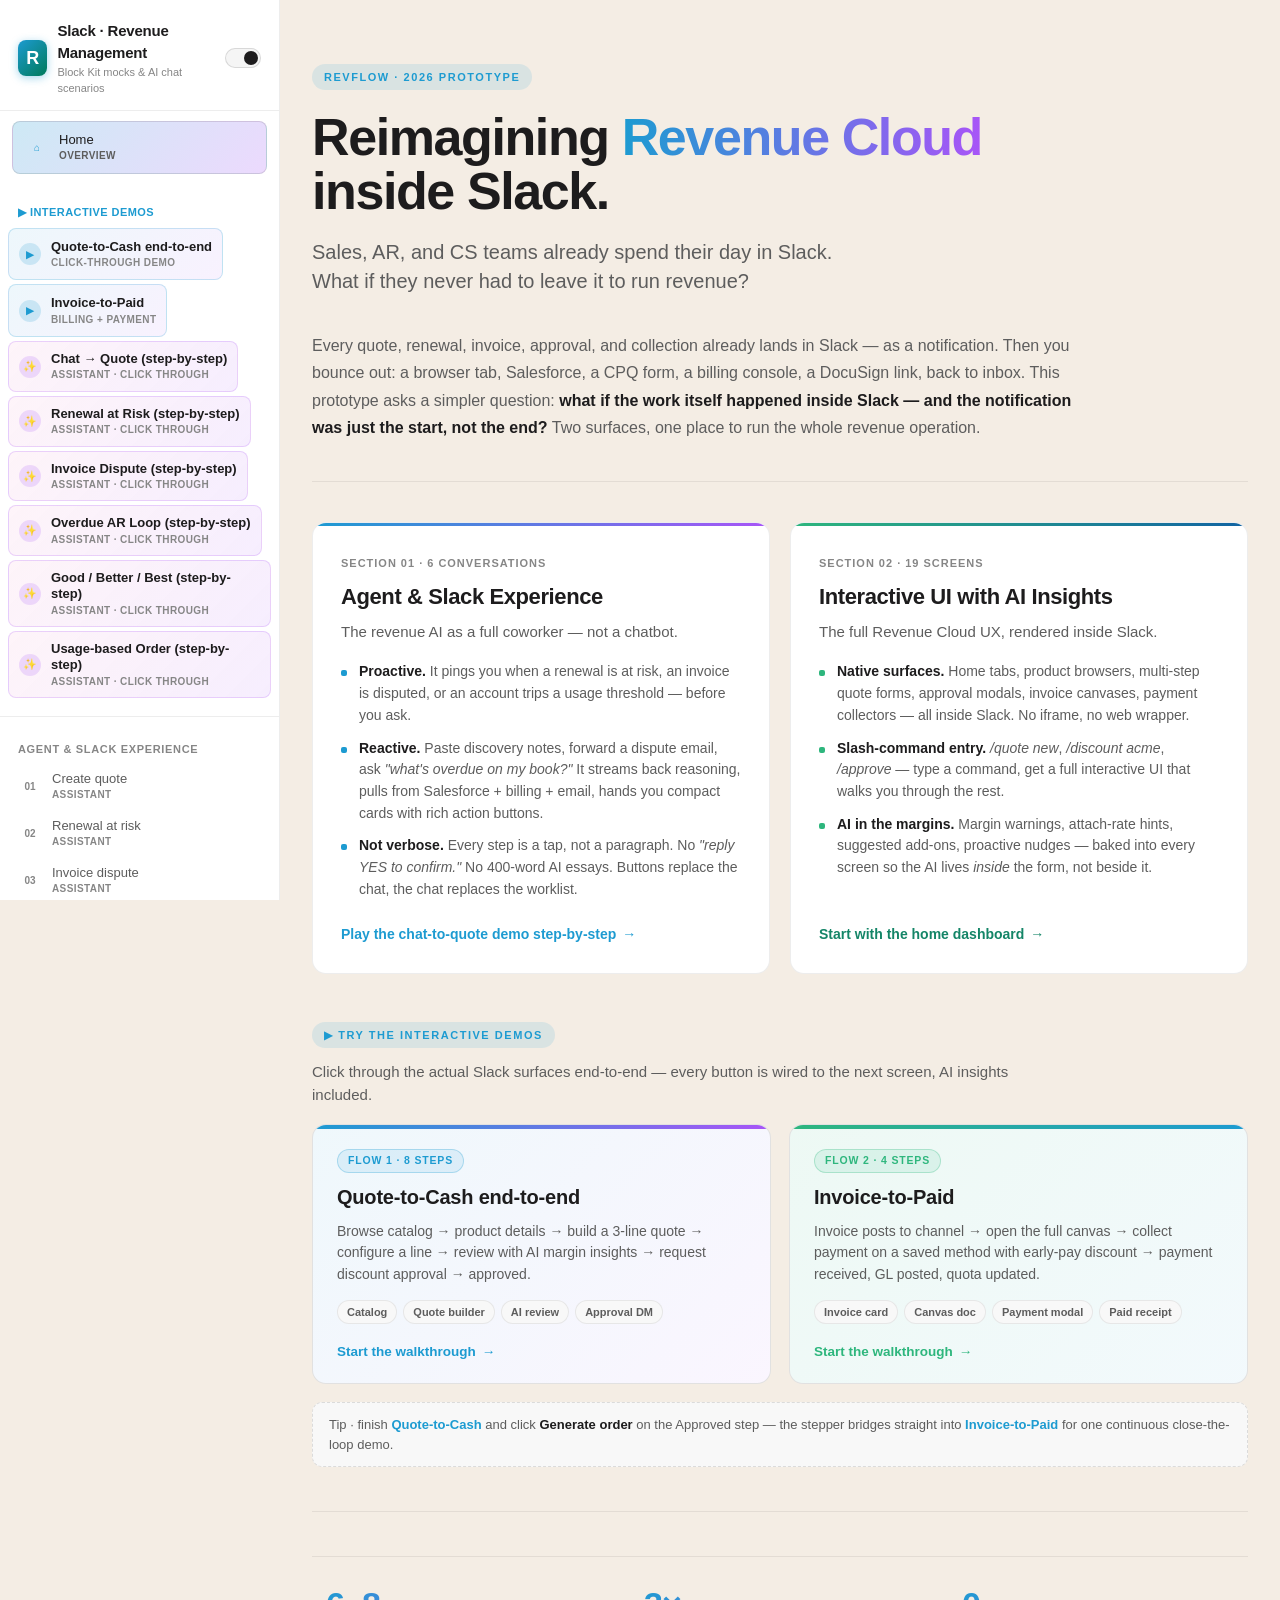
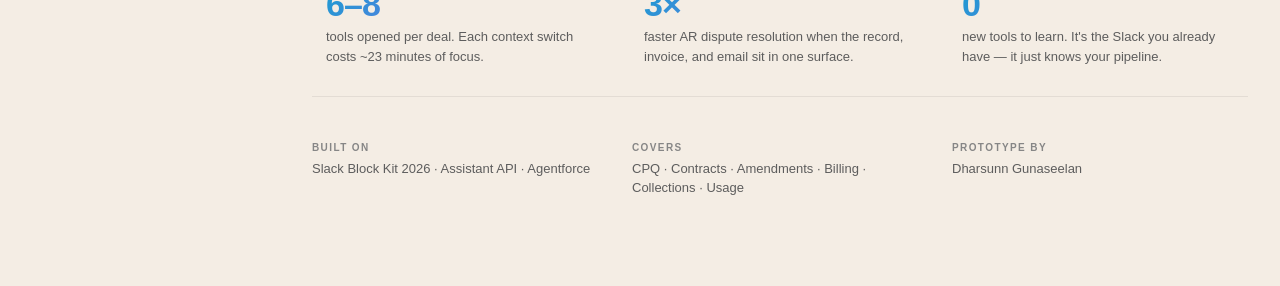
==== commit 517668b8: "Add interactive step-by-step demo for assistant chat mocks Adds a dedicated "Interactive Demos" side" ====
--- a/renderer/index.html
+++ b/renderer/index.html
@@ -35,6 +35,9 @@
         <a id="open-in-bkb" class="btn btn-ghost" target="_blank" rel="noopener">Open in Block Kit Builder ↗</a>
         <a id="view-json" class="btn btn-ghost" target="_blank" rel="noopener">View raw JSON ↗</a>
       </div>
+      <div id="chat-demo-actions" class="stage-actions" hidden>
+        <button id="chat-demo-exit-top" class="btn" type="button">Exit demo</button>
+      </div>
       <div id="flow-actions" class="stage-actions" hidden>
         <button id="flow-prev" class="btn btn-ghost" type="button">◀ Prev</button>
         <button id="flow-next" class="btn btn-ghost" type="button">Next ▶</button>
@@ -53,6 +56,18 @@
     </div>
 
     <div id="viewport" class="viewport"></div>
+
+    <div id="chat-demo-bar" class="chat-demo-bar" hidden>
+      <div class="chat-demo-progress">
+        <span id="chat-demo-counter" class="chat-demo-counter">Turn 1 of 1</span>
+        <div class="chat-demo-progress-track"><div id="chat-demo-progress-fill" class="chat-demo-progress-fill"></div></div>
+      </div>
+      <div class="chat-demo-actions">
+        <button id="chat-demo-restart" class="btn btn-ghost" type="button">↻ Restart</button>
+        <button id="chat-demo-exit" class="btn btn-ghost" type="button">Exit demo</button>
+        <button id="chat-demo-next" class="btn btn-primary" type="button">Next message ▶</button>
+      </div>
+    </div>
   </main>
 
   <div id="toast-container" class="toast-container" aria-live="polite"></div>
--- a/renderer/renderer.css
+++ b/renderer/renderer.css
@@ -62,6 +62,15 @@
 
 * { box-sizing: border-box; }
 
+/* Authoritative [hidden] rule.
+   The browser default `[hidden] { display: none }` has specificity (0,0,1,0)
+   — the same as a class selector. Any later `.some-class { display: flex }`
+   wins the cascade and breaks the `hidden` HTML attribute. This app toggles
+   visibility via `element.hidden = true` in several places (flow actions,
+   chat-demo bar, overflow popover, stage actions), so we force [hidden] to
+   always win. Keep this rule near the top of the file. */
+[hidden] { display: none !important; }
+
 html, body {
   margin: 0;
   padding: 0;
@@ -291,6 +300,154 @@
 }
 .home-vision strong { color: var(--ink); font-weight: 700; }
 
+/* ---------- Quickstart (interactive demo launcher) ---------- */
+.home-quickstart {
+  padding: 0 0 44px;
+  margin-bottom: 44px;
+  border-bottom: 1px solid var(--edge);
+}
+.home-quickstart-head { margin-bottom: 18px; }
+.home-quickstart-eyebrow {
+  display: inline-block;
+  font-size: 11px; font-weight: 800;
+  letter-spacing: 0.14em; text-transform: uppercase;
+  color: var(--accent-2);
+  padding: 5px 12px; border-radius: 999px;
+  background: rgba(29, 155, 209, 0.12);
+  margin-bottom: 12px;
+}
+.home-quickstart-sub {
+  margin: 0; max-width: 720px;
+  font-size: 15px; line-height: 1.55;
+  color: var(--ink-2);
+}
+.home-quickstart-grid {
+  display: grid;
+  grid-template-columns: repeat(2, 1fr);
+  gap: 18px;
+}
+.home-quickstart-tile {
+  display: flex; flex-direction: column; gap: 12px;
+  padding: 24px 24px 22px;
+  border-radius: 14px;
+  border: 1px solid var(--edge-2);
+  background: var(--surface);
+  color: var(--ink);
+  text-decoration: none;
+  position: relative;
+  overflow: hidden;
+  transition: transform 140ms ease, box-shadow 180ms ease, border-color 180ms ease;
+}
+.home-quickstart-tile::before {
+  content: "";
+  position: absolute;
+  inset: 0;
+  background: linear-gradient(135deg, rgba(29,155,209,0.10), rgba(168,85,247,0.08));
+  opacity: 0.7;
+  pointer-events: none;
+  transition: opacity 200ms ease;
+}
+.home-quickstart-tile::after {
+  content: "";
+  position: absolute;
+  top: 0; left: 0; right: 0;
+  height: 4px;
+  background: linear-gradient(90deg, #1d9bd1, #a855f7);
+}
+.home-quickstart-tile > * { position: relative; z-index: 1; }
+.home-quickstart-tile:hover {
+  transform: translateY(-2px);
+  box-shadow: 0 14px 32px rgba(29, 155, 209, 0.18), var(--card-shadow);
+  border-color: rgba(29, 155, 209, 0.4);
+}
+.home-quickstart-tile:hover::before { opacity: 1; }
+
+.home-quickstart-tile--invoice::after {
+  background: linear-gradient(90deg, #2eb67d, #1d9bd1);
+}
+.home-quickstart-tile--invoice::before {
+  background: linear-gradient(135deg, rgba(46,182,125,0.12), rgba(29,155,209,0.08));
+}
+.home-quickstart-tile--invoice:hover {
+  box-shadow: 0 14px 32px rgba(46, 182, 125, 0.18), var(--card-shadow);
+  border-color: rgba(46, 182, 125, 0.42);
+}
+
+.home-quickstart-badge {
+  align-self: flex-start;
+  font-size: 10.5px; font-weight: 800;
+  letter-spacing: 0.08em; text-transform: uppercase;
+  color: var(--ink-2);
+  padding: 3px 10px; border-radius: 999px;
+  background: var(--bg-3);
+  border: 1px solid var(--edge-2);
+}
+.home-quickstart-tile--invoice .home-quickstart-badge {
+  color: var(--success);
+  background: rgba(46,182,125,0.10);
+  border-color: rgba(46,182,125,0.28);
+}
+.home-quickstart-tile--qtc .home-quickstart-badge {
+  color: var(--accent-2);
+  background: rgba(29,155,209,0.10);
+  border-color: rgba(29,155,209,0.28);
+}
+.home-quickstart-tile h3 {
+  margin: 0;
+  font-size: 20px; font-weight: 800;
+  letter-spacing: -0.2px;
+  line-height: 1.2;
+  color: var(--ink);
+}
+.home-quickstart-tile p {
+  margin: 0;
+  font-size: 14px; line-height: 1.55;
+  color: var(--ink-2);
+}
+.home-quickstart-chips {
+  display: flex; flex-wrap: wrap; gap: 6px;
+  margin-top: 2px;
+}
+.home-quickstart-chip {
+  font-size: 11px; font-weight: 700;
+  padding: 3px 9px;
+  border-radius: 999px;
+  background: var(--surface-2);
+  border: 1px solid var(--edge);
+  color: var(--ink-2);
+}
+.home-quickstart-cta {
+  margin-top: auto;
+  padding-top: 6px;
+  font-size: 13.5px; font-weight: 800;
+  color: var(--accent-2);
+  display: flex; align-items: center; gap: 6px;
+}
+.home-quickstart-tile--invoice .home-quickstart-cta { color: var(--success); }
+.home-quickstart-cta .arrow {
+  font-weight: 900;
+  transition: transform 160ms ease;
+  display: inline-block;
+}
+.home-quickstart-tile:hover .home-quickstart-cta .arrow { transform: translateX(4px); }
+
+.home-quickstart-tip {
+  margin-top: 18px;
+  padding: 12px 16px;
+  border-radius: 10px;
+  background: var(--surface-2);
+  border: 1px dashed var(--edge-2);
+  font-size: 13px;
+  color: var(--ink-2);
+  line-height: 1.5;
+}
+.home-quickstart-tip strong { color: var(--ink); font-weight: 800; }
+.home-quickstart-tip em { color: var(--accent-2); font-style: normal; font-weight: 700; }
+
+@media (max-width: 880px) {
+  .home-quickstart-grid { grid-template-columns: 1fr; }
+}
+
 .home-cards {
   display: grid; grid-template-columns: repeat(2, 1fr);
   gap: 20px; margin-bottom: 48px;
@@ -401,7 +558,10 @@
 .nav-home.active {
   background: linear-gradient(135deg, rgba(29,155,209,0.22), rgba(168,85,247,0.22));
   border-color: var(--edge-2);
-}
+  color: var(--ink);
+}
+.nav-home.active .nav-num     { color: var(--accent-2); }
+.nav-home.active .nav-surface { color: var(--ink-2); }
 
 @media (max-width: 880px) {
   .home-cards, .home-stats, .home-footer-row { grid-template-columns: 1fr; }
@@ -949,6 +1109,45 @@
   color: #fff;
 }
 
+/* Sidebar: chat-demo entries — slightly different accent from the flow demos
+   so the two groups read as distinct families. */
+.nav-item--demo {
+  margin: 2px 8px 4px;
+  padding: 9px 10px;
+  border-radius: 8px;
+  background: linear-gradient(135deg, rgba(236, 72, 153, 0.06), rgba(168, 85, 247, 0.10));
+  border: 1px solid rgba(168, 85, 247, 0.22);
+  color: var(--ink);
+  font-weight: 600;
+  transition: transform 0.12s, background 0.12s, border-color 0.12s;
+}
+.nav-item--demo:hover {
+  background: linear-gradient(135deg, rgba(236, 72, 153, 0.12), rgba(168, 85, 247, 0.18));
+  border-color: rgba(168, 85, 247, 0.45);
+  transform: translateY(-1px);
+  color: var(--ink);
+}
+.nav-item--demo.active {
+  background: linear-gradient(135deg, #ec4899, #a855f7);
+  color: #fff;
+  border-color: transparent;
+  box-shadow: 0 4px 18px rgba(168, 85, 247, 0.35);
+}
+.nav-item--demo.active .nav-surface { color: rgba(255, 255, 255, 0.82); }
+.nav-item--demo .nav-num {
+  background: rgba(168, 85, 247, 0.18);
+  color: #a855f7;
+  border-radius: 50%;
+  width: 22px; height: 22px;
+  display: grid; place-items: center;
+  font-size: 11px;
+  font-weight: 800;
+}
+.nav-item--demo.active .nav-num {
+  background: rgba(255, 255, 255, 0.28);
+  color: #fff;
+}
+
 /* Flow bar + stepper */
 .flow-bar {
   margin: 14px 0 18px;
@@ -965,6 +1164,20 @@
   overflow-x: auto;
   padding-bottom: 6px;
   scrollbar-width: thin;
+}
+.flow-stepper-title {
+  flex-shrink: 0;
+  margin-right: 10px;
+  padding: 4px 10px;
+  font-size: 11px;
+  font-weight: 800;
+  letter-spacing: 0.06em;
+  text-transform: uppercase;
+  color: var(--accent-2);
+  background: rgba(29, 155, 209, 0.12);
+  border: 1px solid rgba(29, 155, 209, 0.28);
+  border-radius: 999px;
+  white-space: nowrap;
 }
 .flow-step {
   display: flex;
@@ -1145,3 +1358,235 @@
   font-weight: 900;
   margin-right: 4px;
 }
+
+/* ==================== Chat step-by-step demo ==================== */
+.btn.btn-primary {
+  background: linear-gradient(135deg, #1d9bd1, #a855f7);
+  color: #fff;
+  border-color: transparent;
+  box-shadow: 0 1px 0 rgba(255,255,255,0.15) inset, 0 2px 6px rgba(29, 155, 209, 0.25);
+}
+.btn.btn-primary:hover { filter: brightness(1.05); background: linear-gradient(135deg, #1d9bd1, #a855f7); }
+.btn.btn-primary:disabled {
+  opacity: 0.6;
+  cursor: default;
+  filter: none;
+  background: var(--bg-3);
+  color: var(--ink-3);
+  box-shadow: none;
+}
+
+/* ============================================================
+   Chat-demo layout
+   ============================================================
+   Visibility is handled by the global [hidden] rule at the top of this file. */
+
+/* In demo mode the .stage becomes a 2-column CSS grid. Grid (vs flex-wrap)
+   guarantees that the chat (column 1) and the rail (column 2) always share a
+   single row, even when the available stage width is tight.
+   Header rows (title, description, hidden flow-bar) span both columns.
+   Stage max-width is preserved (same 1100px as non-demo mode) so the chat
+   doesn't stretch across a huge monitor. */
+body.chat-demo-mode .stage {
+  display: grid;
+  /* `auto` lets the chat column shrink to its natural content width (the
+     surface's own max-width — e.g. 520px for assistant). `justify-content:
+     start` then packs both columns to the left so the rail sits right next
+     to the chat instead of being pushed to the far right of the stage. */
+  grid-template-columns: auto 220px;
+  justify-content: start;
+  column-gap: 24px;
+  row-gap: 16px;
+  align-items: start;
+  /* Extra bottom breathing room so when the user scrolls to the end of the
+     conversation, the chat card doesn't butt up against the browser chrome
+     (which makes it look like content is cut off). Also keeps the chat
+     clear of the sticky bottom-pinned rail. */
+  padding-bottom: 180px;
+}
+body.chat-demo-mode .stage > .stage-bar,
+body.chat-demo-mode .stage > #stage-description,
+body.chat-demo-mode .stage > #flow-bar {
+  grid-column: 1 / -1;
+  min-width: 0;
+}
+/* Viewport keeps its surface-specific max-width (e.g. 520px for assistant
+   chats, 600px for modals, 680px for home). We only set min-width: 0 so grid
+   overflow resolution works; we deliberately DON'T override width/max-width
+   here — otherwise the chat stretches across the full column and leaves a
+   large blank gap between it and the rail. */
+body.chat-demo-mode .stage > .viewport {
+  grid-column: 1;
+  min-width: 0;
+  justify-self: start;
+}
+body.chat-demo-mode .stage > .chat-demo-bar {
+  grid-column: 2;
+}
+body.chat-demo-mode .viewport {
+  box-shadow: 0 0 0 2px rgba(29, 155, 209, 0.25), var(--shadow);
+  transition: box-shadow 0.2s ease;
+}
+
+/* In-grid rail anchored to the RIGHT of the chat and BOTTOM of the viewport.
+   `align-self: end` places the panel at the bottom of the grid cell (so it
+   lines up with the bottom of the chat when the chat is short). Combined
+   with `position: sticky; bottom: 24px`, the panel stays pinned 24px above
+   the viewport bottom as the user scrolls through long conversations —
+   essentially "floats at the bottom of the screen" while the chat grows. */
+.chat-demo-bar {
+  position: sticky;
+  bottom: 24px;
+  align-self: end;
+  display: flex;
+  flex-direction: column;
+  gap: 16px;
+  padding: 20px 18px;
+  border-radius: 16px;
+  background: linear-gradient(180deg, rgba(29, 155, 209, 0.10), rgba(168, 85, 247, 0.10)), var(--surface);
+  border: 1px solid var(--edge-2);
+  box-shadow: 0 18px 48px rgba(0,0,0,0.18);
+  animation: chatDemoPanelIn 280ms cubic-bezier(.2,.9,.3,1) both;
+  /* Give the panel enough height to show a meaningful vertical progress bar
+     even for short conversations. */
+  min-height: 360px;
+}
+@keyframes chatDemoPanelIn {
+  from { opacity: 0; transform: translateX(18px); }
+  to   { opacity: 1; transform: translateX(0); }
+}
+.chat-demo-bar::before {
+  content: "Step-by-step demo";
+  display: block;
+  font-size: 11px;
+  font-weight: 800;
+  letter-spacing: 0.08em;
+  text-transform: uppercase;
+  color: var(--accent-2);
+  opacity: 0.85;
+}
+
+/* Progress area is a horizontal mini-layout: counter label on the left
+   (rotated to read vertically) and a tall vertical fill track on the right. */
+.chat-demo-progress {
+  flex: 1 1 auto;
+  display: flex;
+  flex-direction: row;
+  align-items: stretch;
+  gap: 12px;
+  min-height: 180px;
+}
+.chat-demo-counter {
+  writing-mode: vertical-rl;
+  transform: rotate(180deg);
+  font-size: 13px;
+  font-weight: 800;
+  letter-spacing: 0.06em;
+  color: var(--ink);
+  white-space: nowrap;
+  padding: 4px 0;
+}
+/* Vertical track: 8px wide column that fills from the BOTTOM upward as the
+   user advances through turns. */
+.chat-demo-progress-track {
+  width: 8px;
+  flex: 1 1 auto;
+  min-height: 140px;
+  border-radius: 999px;
+  background: var(--bg-3);
+  overflow: hidden;
+  display: flex;
+  align-items: flex-end;
+}
+.chat-demo-progress-fill {
+  width: 100%;
+  height: var(--chat-demo-progress, 0%);
+  background: linear-gradient(0deg, #1d9bd1, #a855f7);
+  transition: height 0.35s cubic-bezier(.2,.9,.3,1);
+  border-radius: 999px;
+}
+
+/* Actions: primary (Next) at the top, secondary below. Flex-direction
+   column-reverse keeps the declaration order in HTML as
+   [Restart, Exit, Next] but puts Next on top visually. */
+.chat-demo-actions {
+  margin-top: auto;
+  display: flex;
+  flex-direction: column-reverse;
+  gap: 8px;
+}
+.chat-demo-actions .btn { width: 100%; justify-content: center; }
+
+/* Reveal animation for newly added turn only */
+body.chat-demo-mode .bk-block.chat-demo-reveal {
+  animation: chatDemoReveal 420ms cubic-bezier(.2,.9,.3,1) both;
+}
+@keyframes chatDemoReveal {
+  0%   { opacity: 0; transform: translateY(8px); }
+  100% { opacity: 1; transform: translateY(0); }
+}
+
+/* Narrow screens: collapse the grid to single-column block flow and dock the
+   panel to the bottom of the viewport as a horizontal bar. */
+@media (max-width: 960px) {
+  body.chat-demo-mode .stage {
+    display: block;
+    padding-bottom: 180px;
+  }
+  body.chat-demo-mode .stage > .viewport,
+  body.chat-demo-mode .stage > .stage-bar,
+  body.chat-demo-mode .stage > #stage-description,
+  body.chat-demo-mode .stage > #flow-bar {
+    grid-column: unset;
+    width: auto;
+    max-width: none;
+  }
+  body.chat-demo-mode .stage > .chat-demo-bar { grid-column: unset; }
+  .chat-demo-bar {
+    position: fixed;
+    top: auto;
+    left: 12px;
+    right: 12px;
+    bottom: 12px;
+    width: auto;
+    align-self: auto;
+    flex-direction: row;
+    align-items: center;
+    gap: 14px;
+    padding: 12px 16px;
+    min-height: 0;
+    z-index: 5000;
+  }
+  .chat-demo-bar::before { display: none; }
+  .chat-demo-progress {
+    flex: 1 1 auto;
+    flex-direction: column;
+    gap: 6px;
+    min-height: 0;
+  }
+  .chat-demo-counter {
+    writing-mode: horizontal-tb;
+    transform: none;
+    font-size: 12px;
+    text-transform: uppercase;
+    letter-spacing: 0.04em;
+    color: var(--ink-2);
+  }
+  .chat-demo-progress-track {
+    width: auto;
+    height: 6px;
+    min-height: 0;
+    display: block;
+  }
+  .chat-demo-progress-fill {
+    width: var(--chat-demo-progress, 0%);
+    height: 100%;
+    background: linear-gradient(90deg, #1d9bd1, #a855f7);
+    transition: width 0.35s cubic-bezier(.2,.9,.3,1);
+  }
+  .chat-demo-actions {
+    margin-top: 0;
+    flex-direction: row;
+  }
+  .chat-demo-actions .btn { width: auto; }
+}
